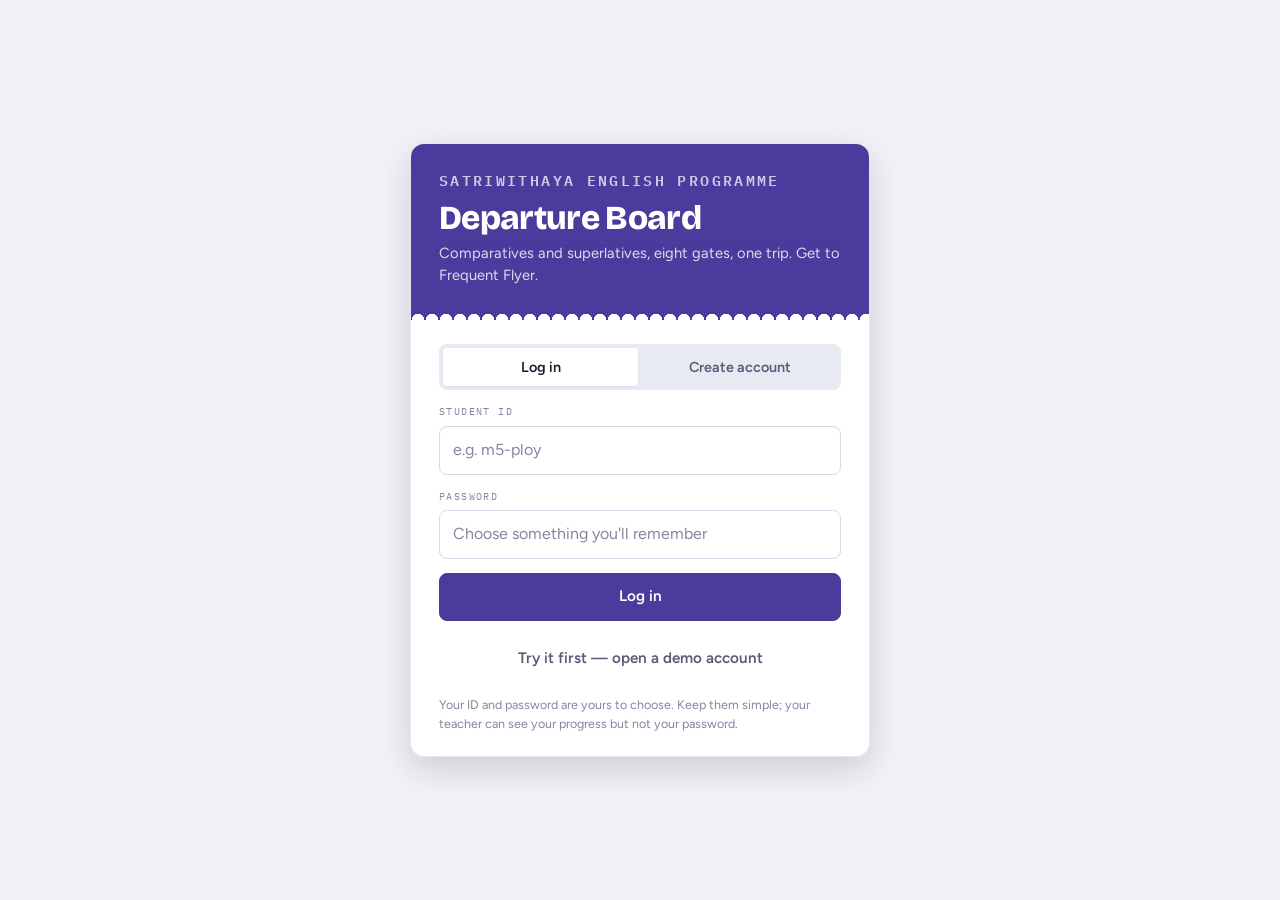
==== index.html @ 04972f78 "Add files via upload" ====
<!DOCTYPE html>
<html lang="en">
<head>
<meta charset="utf-8">
<meta name="viewport" content="width=device-width, initial-scale=1">
<title>Departure Board</title>
<link rel="preconnect" href="https://fonts.googleapis.com">
<link rel="preconnect" href="https://fonts.gstatic.com" crossorigin>
<link rel="stylesheet" href="https://fonts.googleapis.com/css2?family=Bricolage+Grotesque:opsz,wght@12..96,600;12..96,800&family=Figtree:wght@400;500;600;700&family=IBM+Plex+Mono:wght@400;600&display=swap">
<link rel="stylesheet" href="theme.css">
<style>
/* ======================= STUDENT CONSOLE ============================== */
.wrap{max-width:880px;margin:0 auto;padding-inline:16px}
.hidden{display:none!important}

/* ---------------------------------------------------------- login card */
#screen-login{min-height:100vh;display:flex;align-items:center;justify-content:center;padding:28px 16px}
.boarding{
  width:100%;max-width:460px;background:var(--surface);border-radius:var(--r-l);
  box-shadow:var(--shadow-l);overflow:hidden;border:1px solid var(--rule-soft);
}
.boarding-top{padding:26px var(--pad) 20px;background:var(--accent);color:var(--accent-ink)}
.boarding-top .kicker{color:var(--accent-ink);opacity:.72}
.boarding-top h1{font-size:2.1rem;line-height:1;margin:10px 0 8px;font-weight:800}
.boarding-top p{font-size:.92rem;opacity:.82;line-height:1.45}
.perf{height:14px;background:var(--accent);position:relative}
.perf::after{
  content:"";position:absolute;inset:auto 0 -7px;height:14px;
  background:radial-gradient(circle at 7px 7px, var(--surface) 6px, transparent 6.5px) repeat-x;
  background-size:14px 14px;
}
.boarding-body{padding:24px var(--pad) 22px;display:flex;flex-direction:column;gap:14px}
.tabs{display:flex;gap:4px;background:var(--surface-2);padding:4px;border-radius:var(--r-m)}
.tab{
  flex:1;padding:8px;border:none;background:transparent;border-radius:var(--r-s);
  font-weight:600;font-size:.9rem;color:var(--ink-2);cursor:pointer;
}
.tab.on{background:var(--surface);color:var(--ink);box-shadow:var(--shadow-s)}
.msg{font-size:.88rem;padding:10px 12px;border-radius:var(--r-m);line-height:1.45}
.msg.bad{background:var(--no-soft);color:var(--no)}
.msg.info{background:var(--surface-2);color:var(--ink-2)}
.tiny{font-size:.78rem;color:var(--ink-3);line-height:1.5}

/* ------------------------------------------------------ boarding header */
.bp{position:sticky;top:0;z-index:20;background:var(--ground);border-bottom:1px solid var(--rule)}
.bp-in{max-width:880px;margin:0 auto;padding:12px 16px;display:flex;align-items:center;gap:14px;flex-wrap:wrap}
.bp-id{display:flex;flex-direction:column;gap:1px;min-width:0;flex:1 1 150px}
.bp-name{font-family:var(--f-display);font-weight:700;font-size:1.02rem;line-height:1.15;overflow:hidden;text-overflow:ellipsis;white-space:nowrap}
.bp-rank{font-family:var(--f-mono);font-size:9.5px;letter-spacing:.13em;text-transform:uppercase;color:var(--accent)}
.gauge{flex:2 1 190px;display:flex;flex-direction:column;gap:4px;min-width:150px}
.gauge-top{display:flex;justify-content:space-between;align-items:baseline;font-family:var(--f-mono);font-size:9.5px;letter-spacing:.12em;text-transform:uppercase;color:var(--ink-3)}
.gauge-top b{font-size:12px;color:var(--ink);font-variant-numeric:tabular-nums}
.bar{height:7px;background:var(--surface-3);border-radius:99px;overflow:hidden}
.bar span{display:block;height:100%;background:var(--accent);border-radius:99px;transition:width .5s ease}
.bar.thin{height:5px}
.bar.gold span{background:var(--gold)}
.bp-stats{display:flex;gap:7px;flex:0 0 auto}
.chip{
  display:flex;flex-direction:column;align-items:center;gap:0;padding:5px 9px;border-radius:var(--r-m);
  background:var(--surface);border:1px solid var(--rule-soft);min-width:48px;
}
.chip b{font-family:var(--f-mono);font-size:13px;font-weight:600;font-variant-numeric:tabular-nums;line-height:1.2}
.chip span{font-family:var(--f-mono);font-size:8.5px;letter-spacing:.1em;text-transform:uppercase;color:var(--ink-3)}
.chip.streak b{color:var(--gold)}
.nav{display:flex;gap:2px;max-width:880px;margin:0 auto;padding:0 12px 8px;overflow-x:auto}
.nav button{
  border:none;background:transparent;padding:7px 11px;border-radius:var(--r-m);cursor:pointer;
  font-family:var(--f-mono);font-size:10px;font-weight:600;letter-spacing:.11em;text-transform:uppercase;
  color:var(--ink-3);white-space:nowrap;
}
.nav button.on{background:var(--accent-soft);color:var(--accent)}
.nav button:hover{color:var(--ink)}

/* ---------------------------------------------------------------- gates */
main{padding-block:22px 72px}
.sect-h{display:flex;align-items:baseline;justify-content:space-between;gap:12px;margin-bottom:14px;flex-wrap:wrap}
.sect-h h2{font-size:1.45rem}
.gates{display:flex;flex-direction:column;gap:0;position:relative}
.gates::before{content:"";position:absolute;left:21px;top:24px;bottom:24px;width:2px;background:var(--rule)}
.gate{position:relative;padding-left:52px;padding-bottom:10px}
.dot{
  position:absolute;left:13px;top:16px;width:18px;height:18px;border-radius:50%;
  background:var(--ground);border:2px solid var(--rule);z-index:1;
}
.gate.done .dot{background:var(--ok);border-color:var(--ok)}
.gate.open .dot{background:var(--accent);border-color:var(--accent);box-shadow:0 0 0 4px var(--accent-soft)}
.gate-card{
  width:100%;text-align:left;background:var(--surface);border:1px solid var(--rule-soft);
  border-radius:var(--r-l);box-shadow:var(--shadow-s);overflow:hidden;
}
.gate.locked .gate-card{opacity:.58}
.gate-head{
  width:100%;display:flex;gap:12px;align-items:flex-start;padding:15px 16px;
  background:none;border:none;cursor:pointer;text-align:left;
}
.gate.locked .gate-head{cursor:not-allowed}
.gate-meta{flex:1;min-width:0;display:flex;flex-direction:column;gap:5px}
.gate-line1{display:flex;align-items:center;gap:8px;flex-wrap:wrap}
.gate-n{font-family:var(--f-mono);font-size:10px;font-weight:600;letter-spacing:.1em;color:var(--ink-3)}
.gate-name{font-family:var(--f-display);font-weight:700;font-size:1.08rem;line-height:1.2}
.gate-blurb{font-size:.88rem;color:var(--ink-2);line-height:1.45}
.gate-prog{display:flex;align-items:center;gap:9px}
.gate-prog .bar{flex:1}
.gate-pct{font-family:var(--f-mono);font-size:10px;color:var(--ink-3);font-variant-numeric:tabular-nums}
.caret{flex:0 0 auto;color:var(--ink-3);font-size:1.1rem;padding-top:2px;transition:transform .18s}
.gate.exp .caret{transform:rotate(90deg)}
.gate-body{border-top:1px solid var(--rule-soft);padding:6px 8px 10px}
.lrow{
  display:flex;align-items:center;gap:11px;width:100%;text-align:left;padding:11px 10px;
  background:none;border:none;border-radius:var(--r-m);cursor:pointer;
}
.lrow:hover:not([disabled]){background:var(--surface-2)}
.lrow[disabled]{opacity:.5;cursor:not-allowed}
.lrow-tick{
  flex:0 0 auto;width:21px;height:21px;border-radius:50%;border:2px solid var(--rule);
  display:grid;place-items:center;font-size:11px;font-weight:700;color:var(--surface);
}
.lrow.done .lrow-tick{background:var(--ok);border-color:var(--ok)}
.lrow.done .lrow-tick::after{content:"✓"}
.lrow-txt{flex:1;min-width:0}
.lrow-name{display:block;font-weight:600;font-size:.95rem;line-height:1.3}
.lrow-sub{display:block;font-family:var(--f-mono);font-size:9.5px;letter-spacing:.1em;text-transform:uppercase;color:var(--ink-3);margin-top:2px}
.lrow-score{font-family:var(--f-mono);font-size:11px;color:var(--ink-2);font-variant-numeric:tabular-nums;flex:0 0 auto}
.lrow.chal{border-top:1px dashed var(--rule);margin-top:4px;border-radius:0 0 var(--r-m) var(--r-m)}
.lrow.chal .lrow-name{color:var(--gold)}

/* ---------------------------------------------------------------- play */
.play{max-width:660px;margin:0 auto}
.play-top{display:flex;align-items:center;gap:12px;margin-bottom:14px}
.play-top .bar{flex:1}
.qcount{font-family:var(--f-mono);font-size:10px;letter-spacing:.1em;color:var(--ink-3);font-variant-numeric:tabular-nums}
.theory{padding:var(--pad);display:flex;flex-direction:column;gap:14px}
.theory h3{font-size:1.35rem;line-height:1.15}
.theory .key{
  font-size:1.02rem;line-height:1.45;font-weight:600;border-left:3px solid var(--gold);
  padding-left:14px;color:var(--ink);
}
.theory .prose p{font-size:.97rem;line-height:1.6;color:var(--ink-2);margin-bottom:.75em}
.theory .prose p:last-child{margin-bottom:0}
.theory .prose em{font-style:italic;color:var(--ink)}
.theory .prose strong{color:var(--ink)}
.theory .prose u{text-decoration-color:var(--accent-line);text-underline-offset:3px}
.exlist{display:flex;flex-direction:column;gap:10px;background:var(--surface-2);padding:14px;border-radius:var(--r-m)}
.exlist .s{font-size:.98rem;font-style:italic}
.exlist .s s{opacity:.62}
.exlist .g{font-family:var(--f-mono);font-size:9.5px;letter-spacing:.08em;color:var(--ink-3);margin-top:3px;line-height:1.4}
.simple-btn{align-self:flex-start}
.qcard{padding:var(--pad);display:flex;flex-direction:column;gap:0}
.qtype{
  font-family:var(--f-mono);font-size:9.5px;letter-spacing:.15em;text-transform:uppercase;
  color:var(--accent);margin-bottom:12px;display:flex;justify-content:space-between;gap:10px;
}
.qtype .lv{color:var(--ink-3)}
#qhost{margin-bottom:16px}
.qfoot{display:flex;gap:10px;align-items:center;flex-wrap:wrap}
.qfoot .grow{flex:1}
#feedback{margin-bottom:14px}

/* --------------------------------------------------------- result panel */
.result{padding:var(--pad);text-align:center;display:flex;flex-direction:column;gap:16px;align-items:center}
.score-ring{
  width:124px;height:124px;border-radius:50%;display:grid;place-items:center;
  background:conic-gradient(var(--accent) calc(var(--p)*1%), var(--surface-3) 0);
}
.score-ring i{
  width:98px;height:98px;border-radius:50%;background:var(--surface);display:grid;place-items:center;
  font-family:var(--f-display);font-weight:800;font-size:1.9rem;font-style:normal;font-variant-numeric:tabular-nums;
}
.result h3{font-size:1.4rem}
.result p{color:var(--ink-2);font-size:.95rem;max-width:34rem}
.misslist{width:100%;text-align:left;display:flex;flex-direction:column;gap:8px;margin-top:4px}
.miss{background:var(--surface-2);border-radius:var(--r-m);padding:11px 13px;font-size:.9rem;line-height:1.45}
.miss b{display:block;font-family:var(--f-mono);font-size:9.5px;letter-spacing:.1em;text-transform:uppercase;color:var(--no);margin-bottom:4px}

/* -------------------------------------------------------------- passport */
.stamps{display:grid;grid-template-columns:repeat(auto-fill,minmax(96px,1fr));gap:10px}
.stamp{
  aspect-ratio:1;border-radius:var(--r-m);border:2px dashed var(--rule);
  display:flex;flex-direction:column;align-items:center;justify-content:center;gap:3px;
  text-align:center;padding:8px;color:var(--ink-3);
}
.stamp.got{border-style:solid;border-color:var(--accent);color:var(--accent);background:var(--accent-soft);transform:rotate(-2deg)}
.stamp b{font-family:var(--f-display);font-size:.8rem;line-height:1.1;font-weight:700}
.stamp span{font-family:var(--f-mono);font-size:8px;letter-spacing:.08em;text-transform:uppercase}
.badges{display:grid;grid-template-columns:1fr;gap:9px}
@media (min-width:620px){.badges{grid-template-columns:1fr 1fr}}
.badge{display:flex;gap:12px;align-items:flex-start;min-width:0;padding:13px 14px;border-radius:var(--r-m);background:var(--surface);border:1px solid var(--rule-soft)}
.badge.locked{opacity:.5}
.badge-i{
  flex:0 0 auto;width:34px;height:34px;border-radius:50%;display:grid;place-items:center;
  background:var(--surface-2);color:var(--ink-3);font-family:var(--f-mono);font-size:13px;font-weight:600;
}
.badge.got .badge-i{background:var(--gold-soft);color:var(--gold)}
.badge-n{display:block;font-weight:700;font-size:.95rem;font-family:var(--f-display);line-height:1.25}
.badge-p{display:block;font-size:.85rem;color:var(--ink-2);line-height:1.4}
.badge-h{display:block;font-family:var(--f-mono);font-size:9.5px;letter-spacing:.06em;color:var(--ink-3);margin-top:3px;line-height:1.4}

/* ---------------------------------------------------------------- misc */
.empty{padding:34px 20px;text-align:center;color:var(--ink-3);font-size:.93rem}
.toast{
  position:fixed;left:50%;bottom:22px;transform:translateX(-50%);z-index:60;
  background:var(--ink);color:var(--ground);padding:11px 18px;border-radius:99px;
  font-size:.9rem;font-weight:600;box-shadow:var(--shadow-l);max-width:90vw;
}
.modal{position:fixed;inset:0;z-index:80;display:grid;place-items:center;background:rgba(10,11,22,.62);padding:20px}
.modal-card{
  background:var(--surface);border-radius:var(--r-l);padding:28px var(--pad);max-width:400px;width:100%;
  text-align:center;box-shadow:var(--shadow-l);display:flex;flex-direction:column;gap:12px;align-items:center;
}
.modal-card .seal{
  width:74px;height:74px;border-radius:50%;background:var(--gold-soft);color:var(--gold);
  display:grid;place-items:center;font-family:var(--f-mono);font-size:22px;font-weight:600;
  border:2px solid var(--gold);transform:rotate(-6deg);
}
.modebar{
  max-width:880px;margin:10px auto 0;padding:9px 14px;border-radius:var(--r-m);
  background:var(--gold-soft);color:var(--gold);font-size:.82rem;line-height:1.45;
  display:flex;gap:10px;align-items:center;justify-content:space-between;flex-wrap:wrap;
}
.modebar b{font-family:var(--f-mono);font-size:9.5px;letter-spacing:.12em;text-transform:uppercase}
.settings{display:flex;flex-direction:column;gap:14px;padding:var(--pad)}
.settings .row{display:flex;gap:10px;align-items:flex-end;flex-wrap:wrap}
.settings .row .field{flex:1;min-width:200px}
</style>
</head>
<body>

<!-- ===================== LOGIN ===================== -->
<div id="screen-login">
  <div class="boarding">
    <div class="boarding-top">
      <p class="kicker">Satriwithaya English Programme</p>
      <h1>Departure Board</h1>
      <p>Comparatives and superlatives, eight gates, one trip. Get to Frequent Flyer.</p>
    </div>
    <div class="perf"></div>
    <div class="boarding-body">
      <div class="tabs" role="tablist">
        <button class="tab on" id="tab-in" role="tab">Log in</button>
        <button class="tab" id="tab-new" role="tab">Create account</button>
      </div>
      <div class="field">
        <label for="f-id">Student ID</label>
        <input type="text" id="f-id" autocomplete="username" placeholder="e.g. m5-ploy" spellcheck="false">
      </div>
      <div class="field hidden" id="wrap-name">
        <label for="f-name">Your name</label>
        <input type="text" id="f-name" autocomplete="name" placeholder="How your teacher will see you">
      </div>
      <div class="field">
        <label for="f-pw">Password</label>
        <input type="password" id="f-pw" autocomplete="current-password" placeholder="Choose something you'll remember">
      </div>
      <div id="login-msg" class="msg info hidden"></div>
      <button class="btn primary wide" id="btn-go">Log in</button>
      <button class="btn ghost wide" id="btn-demo">Try it first — open a demo account</button>
      <p class="tiny">Your ID and password are yours to choose. Keep them simple; your teacher can see your progress but not your password.</p>
    </div>
  </div>
</div>

<!-- ===================== APP ===================== -->
<div id="screen-app" class="hidden">
  <header class="bp">
    <div class="bp-in">
      <div class="bp-id">
        <span class="bp-name" id="hdr-name">—</span>
        <span class="bp-rank" id="hdr-rank">—</span>
      </div>
      <div class="gauge">
        <div class="gauge-top"><span>Trip readiness</span><b id="hdr-ready">0%</b></div>
        <div class="bar"><span id="hdr-bar" style="width:0%"></span></div>
      </div>
      <div class="bp-stats">
        <div class="chip streak"><b id="hdr-streak">0</b><span>Streak</span></div>
        <div class="chip"><b id="hdr-xp">0</b><span>XP</span></div>
      </div>
    </div>
    <nav class="nav">
      <button data-view="map" class="on">Roadmap</button>
      <button data-view="review">Standby<span id="nav-review"></span></button>
      <button data-view="pass">Passport</button>
      <button data-view="test">Level check<span id="nav-test"></span></button>
      <button data-view="settings">Settings</button>
      <button id="btn-out">Log out</button>
    </nav>
  </header>

  <div id="modebar-slot"></div>

  <main class="wrap">
    <section id="view-map"></section>
    <section id="view-play" class="hidden"></section>
    <section id="view-review" class="hidden"></section>
    <section id="view-pass" class="hidden"></section>
    <section id="view-test" class="hidden"></section>
    <section id="view-settings" class="hidden"></section>
  </main>
</div>

<div id="toast-slot"></div>
<div id="modal-slot"></div>

<!-- ===================================================================
     CLASS SERVER — the Apps Script Web App this console talks to.
     Change this one line if you redeploy the script to a new URL.
     A student who saves a different address under Settings overrides it
     on their own device only.
     =================================================================== -->
<script>window.DB_API_URL = 'https://script.google.com/macros/s/AKfycbyFjTVQfIvo4EHrLG-zXOSF7ap-8NLXPacvtFq33Q-5EdkJMfHiz6U-xvAAok31HHSJ/exec';</script>

<script src="content.js"></script>
<script src="engine.js"></script>
<script src="api.js"></script>
<script src="student.js"></script>
</body>
</html>
---- theme.css ----
/* ===========================================================================
   DEPARTURE BOARD — theme.css
   Shared tokens and components for the student and teacher consoles.
   Three theme states: bare :root (light), prefers-color-scheme, [data-theme].
   =========================================================================== */

:root{
  --ground:#F1F2F7;
  --surface:#FFFFFF;
  --surface-2:#E8EAF3;
  --surface-3:#DDE1EE;
  --ink:#191B2E;
  --ink-2:#575B78;
  --ink-3:#82879F;
  --rule:#D6D9E7;
  --rule-soft:#E5E8F1;
  --accent:#4B3B9C;
  --accent-ink:#FFFFFF;
  --accent-soft:rgba(75,59,156,.10);
  --accent-line:rgba(75,59,156,.32);
  --gold:#9A6206;
  --gold-soft:rgba(154,98,6,.13);
  --ok:#1B7350;
  --ok-soft:rgba(27,115,80,.11);
  --no:#B33E24;
  --no-soft:rgba(179,62,36,.10);
  --shadow-s:0 1px 2px rgba(25,27,46,.07);
  --shadow-m:0 2px 10px rgba(25,27,46,.09);
  --shadow-l:0 12px 32px rgba(25,27,46,.16);

  --f-display:"Bricolage Grotesque","Figtree","Helvetica Neue",Arial,sans-serif;
  --f-ui:"Figtree","Helvetica Neue",Arial,sans-serif;
  --f-mono:"IBM Plex Mono","SFMono-Regular",Consolas,monospace;

  --r-s:4px; --r-m:8px; --r-l:14px;
  --pad:clamp(16px,4vw,28px);
}
@media (prefers-color-scheme: dark){
  :root:not([data-theme="light"]){
    --ground:#0E0F1A;
    --surface:#171A2A;
    --surface-2:#1E2234;
    --surface-3:#262B40;
    --ink:#E6E8F2;
    --ink-2:#9EA3BC;
    --ink-3:#787E99;
    --rule:#2A2F45;
    --rule-soft:#212639;
    --accent:#9A8CF0;
    --accent-ink:#14162A;
    --accent-soft:rgba(154,140,240,.15);
    --accent-line:rgba(154,140,240,.42);
    --gold:#E5AE4A;
    --gold-soft:rgba(229,174,74,.15);
    --ok:#4FBE8B;
    --ok-soft:rgba(79,190,139,.14);
    --no:#F07A5E;
    --no-soft:rgba(240,122,94,.14);
    --shadow-s:0 1px 2px rgba(0,0,0,.4);
    --shadow-m:0 2px 10px rgba(0,0,0,.45);
    --shadow-l:0 12px 32px rgba(0,0,0,.55);
  }
}
:root[data-theme="dark"]{
  --ground:#0E0F1A; --surface:#171A2A; --surface-2:#1E2234; --surface-3:#262B40;
  --ink:#E6E8F2; --ink-2:#9EA3BC; --ink-3:#787E99; --rule:#2A2F45; --rule-soft:#212639;
  --accent:#9A8CF0; --accent-ink:#14162A; --accent-soft:rgba(154,140,240,.15); --accent-line:rgba(154,140,240,.42);
  --gold:#E5AE4A; --gold-soft:rgba(229,174,74,.15);
  --ok:#4FBE8B; --ok-soft:rgba(79,190,139,.14);
  --no:#F07A5E; --no-soft:rgba(240,122,94,.14);
  --shadow-s:0 1px 2px rgba(0,0,0,.4); --shadow-m:0 2px 10px rgba(0,0,0,.45); --shadow-l:0 12px 32px rgba(0,0,0,.55);
}

*{box-sizing:border-box}
html{-webkit-text-size-adjust:100%}
body{
  margin:0; background:var(--ground); color:var(--ink);
  font-family:var(--f-ui); font-size:16px; line-height:1.55;
  -webkit-font-smoothing:antialiased;
}
h1,h2,h3,h4{font-family:var(--f-display);letter-spacing:-.02em;text-wrap:balance;margin:0}
p{margin:0}
button{font:inherit;color:inherit}
a{color:var(--accent)}
:focus-visible{outline:2px solid var(--accent);outline-offset:2px;border-radius:var(--r-s)}
.num{font-variant-numeric:tabular-nums}

/* ---------------------------------------------------------------- labels */
.kicker{
  font-family:var(--f-mono);font-size:10px;font-weight:600;letter-spacing:.16em;
  text-transform:uppercase;color:var(--ink-3);
}
.pill{
  display:inline-flex;align-items:center;gap:6px;
  font-family:var(--f-mono);font-size:10px;font-weight:600;letter-spacing:.1em;
  text-transform:uppercase;padding:3px 8px;border-radius:999px;
  background:var(--surface-2);color:var(--ink-2);white-space:nowrap;
}
.pill.on{background:var(--accent-soft);color:var(--accent)}
.pill.good{background:var(--ok-soft);color:var(--ok)}
.pill.bad{background:var(--no-soft);color:var(--no)}
.pill.gold{background:var(--gold-soft);color:var(--gold)}

/* --------------------------------------------------------------- buttons */
.btn{
  display:inline-flex;align-items:center;justify-content:center;gap:8px;
  padding:11px 18px;border-radius:var(--r-m);border:1px solid var(--rule);
  background:var(--surface);color:var(--ink);font-weight:600;font-size:.95rem;
  cursor:pointer;transition:background .13s,border-color .13s,transform .08s;
}
.btn:hover{background:var(--surface-2)}
.btn:active{transform:translateY(1px)}
.btn[disabled]{opacity:.45;cursor:not-allowed}
.btn.primary{background:var(--accent);border-color:var(--accent);color:var(--accent-ink)}
.btn.primary:hover{filter:brightness(1.08)}
.btn.ghost{background:transparent;border-color:transparent;color:var(--ink-2)}
.btn.ghost:hover{background:var(--surface-2);color:var(--ink)}
.btn.sm{padding:7px 12px;font-size:.85rem}
.btn.wide{width:100%}

/* --------------------------------------------------------------- inputs */
.field{display:flex;flex-direction:column;gap:6px}
.field label{font-family:var(--f-mono);font-size:10px;letter-spacing:.14em;text-transform:uppercase;color:var(--ink-3)}
input[type=text],input[type=password],select,textarea{
  font:inherit;padding:11px 13px;border-radius:var(--r-m);
  border:1px solid var(--rule);background:var(--surface);color:var(--ink);width:100%;
}
input::placeholder{color:var(--ink-3)}

/* ----------------------------------------------------------------- cards */
.card{
  background:var(--surface);border:1px solid var(--rule-soft);
  border-radius:var(--r-l);box-shadow:var(--shadow-s);
}

/* ------------------------------------------------------- item components */
.given{
  display:flex;gap:12px;align-items:flex-start;
  background:var(--surface-2);border-radius:var(--r-m);padding:12px 14px;margin-bottom:14px;
}
.given-k{
  font-family:var(--f-mono);font-size:9px;letter-spacing:.16em;text-transform:uppercase;
  color:var(--ink-3);padding-top:5px;flex:0 0 auto;
}
.given-t{font-size:1.02rem;font-style:italic}
.stem{font-size:1.08rem;line-height:1.45;margin:0 0 16px 0;font-weight:500}
.shop-head{
  font-family:var(--f-mono);font-size:10px;letter-spacing:.14em;text-transform:uppercase;
  color:var(--gold);margin-bottom:10px;
}

.dialogue{display:flex;flex-direction:column;gap:9px;margin-bottom:16px}
.dline{display:flex;gap:12px;align-items:flex-start}
.dline .who{
  font-family:var(--f-mono);font-size:11px;font-weight:600;color:var(--accent);
  flex:0 0 76px;text-align:right;padding-top:3px;
}
.dline .said{font-size:1rem;line-height:1.45}
.blank{
  display:inline-block;min-width:54px;text-align:center;border-bottom:2px solid var(--accent-line);
  color:var(--accent);font-weight:700;
}

.tbl-scroll{overflow-x:auto;margin-bottom:16px;border-radius:var(--r-m);border:1px solid var(--rule)}
.tbl{border-collapse:collapse;width:100%;min-width:360px;font-size:.92rem}
.tbl th{
  font-family:var(--f-mono);font-size:9.5px;letter-spacing:.13em;text-transform:uppercase;
  color:var(--ink-3);text-align:left;padding:9px 14px;background:var(--surface-2);white-space:nowrap;
}
.tbl td{padding:9px 14px;border-top:1px solid var(--rule-soft);white-space:nowrap}
.tbl td.num{font-variant-numeric:tabular-nums}

.opts{display:flex;flex-direction:column;gap:8px}
.opt{
  display:flex;gap:12px;align-items:flex-start;text-align:left;width:100%;
  padding:12px 14px;border:1px solid var(--rule);border-radius:var(--r-m);
  background:var(--surface);cursor:pointer;transition:border-color .12s,background .12s;
}
.opt:hover:not([disabled]){border-color:var(--accent-line);background:var(--accent-soft)}
.opt-k{
  font-family:var(--f-mono);font-size:11px;font-weight:600;color:var(--ink-3);
  flex:0 0 auto;padding-top:3px;width:14px;
}
.opt-t{font-size:.98rem;line-height:1.4}
.opt.sel{border-color:var(--accent);background:var(--accent-soft);box-shadow:inset 0 0 0 1px var(--accent)}
.opt.sel .opt-k{color:var(--accent)}
.opt.right{border-color:var(--ok);background:var(--ok-soft)}
.opt.right .opt-k{color:var(--ok)}
.opt.wrong{border-color:var(--no);background:var(--no-soft)}
.opt.wrong .opt-k{color:var(--no)}
.opt[disabled]{cursor:default;opacity:1}

.shelf{display:grid;grid-template-columns:1fr;gap:8px}
@media (min-width:560px){.shelf{grid-template-columns:1fr 1fr}}
.goods{
  display:grid;grid-template-columns:1fr auto;gap:2px 10px;text-align:left;
  padding:12px 14px;border:1px solid var(--rule);border-radius:var(--r-m);
  background:var(--surface);cursor:pointer;
}
.goods:hover:not([disabled]){border-color:var(--accent-line)}
.goods-n{font-weight:600;font-size:.95rem}
.goods-p{font-family:var(--f-mono);font-size:.9rem;font-variant-numeric:tabular-nums;color:var(--ink)}
.goods-x{grid-column:1/-1;font-size:.82rem;color:var(--ink-3)}
.goods.sel{border-color:var(--accent);background:var(--accent-soft);box-shadow:inset 0 0 0 1px var(--accent)}
.goods.right{border-color:var(--ok);background:var(--ok-soft)}
.goods.wrong{border-color:var(--no);background:var(--no-soft)}

.tokens{display:flex;flex-wrap:wrap;gap:5px;line-height:2}
.tok{
  padding:6px 9px;border:1px solid transparent;border-radius:var(--r-s);
  background:var(--surface-2);cursor:pointer;font-size:1rem;
}
.tok:hover:not([disabled]){border-color:var(--accent-line)}
.tok.sel{background:var(--accent-soft);border-color:var(--accent);color:var(--accent);font-weight:600}
.tok.right{background:var(--ok-soft);border-color:var(--ok);color:var(--ok);font-weight:600}
.tok.wrong{background:var(--no-soft);border-color:var(--no);color:var(--no);text-decoration:line-through}
.fixnote{
  margin-top:12px;font-family:var(--f-mono);font-size:.82rem;color:var(--ink-2);
  background:var(--surface-2);padding:9px 12px;border-radius:var(--r-m);
}

.slot,.rank-slot{
  min-height:58px;display:flex;flex-wrap:wrap;gap:6px;align-items:center;
  padding:12px;border-radius:var(--r-m);border:1px dashed var(--rule);
  background:var(--surface-2);margin-bottom:12px;
}
.rank-slot{flex-direction:column;align-items:stretch}
.slot-hint{color:var(--ink-3);font-size:.88rem;font-family:var(--f-mono)}
.tiles{display:flex;flex-wrap:wrap;gap:6px}
.tile{
  padding:8px 12px;border:1px solid var(--rule);border-radius:var(--r-s);
  background:var(--surface);cursor:pointer;font-size:.98rem;
}
.tile:hover:not([disabled]){border-color:var(--accent-line)}
.tile.in{background:var(--accent-soft);border-color:var(--accent-line);color:var(--accent);font-weight:600}
.tile.used{opacity:.25;cursor:default}
.rank-pool{display:flex;flex-direction:column;gap:6px}
.rank{
  display:flex;gap:10px;align-items:center;text-align:left;padding:10px 13px;
  border:1px solid var(--rule);border-radius:var(--r-m);background:var(--surface);cursor:pointer;font-size:.95rem;
}
.rank.in{background:var(--accent-soft);border-color:var(--accent-line)}
.rank.used{opacity:.25;cursor:default}
.rank.right{border-color:var(--ok);background:var(--ok-soft)}
.rank.wrong{border-color:var(--no);background:var(--no-soft)}
.rank-n{
  font-family:var(--f-mono);font-size:11px;font-weight:700;color:var(--accent);
  width:18px;flex:0 0 auto;
}

/* -------------------------------------------------------------- feedback */
.verdict{border-radius:var(--r-m);padding:14px 16px;display:flex;flex-direction:column;gap:8px}
.verdict.ok{background:var(--ok-soft);border:1px solid var(--ok)}
.verdict.no{background:var(--no-soft);border:1px solid var(--no)}
.verdict-h{display:flex;align-items:center;gap:9px;font-family:var(--f-display);font-weight:700;font-size:1.02rem}
.verdict.ok .verdict-h{color:var(--ok)}
.verdict.no .verdict-h{color:var(--no)}
.verdict-w{font-size:.94rem;line-height:1.5;color:var(--ink-2)}
.verdict-w em{font-style:italic;color:var(--ink)}
.verdict-w strong{color:var(--ink)}
.verdict-exp{font-size:.88rem;font-family:var(--f-mono);color:var(--ink-2)}

@media (prefers-reduced-motion:reduce){*{animation:none!important;transition:none!important}}
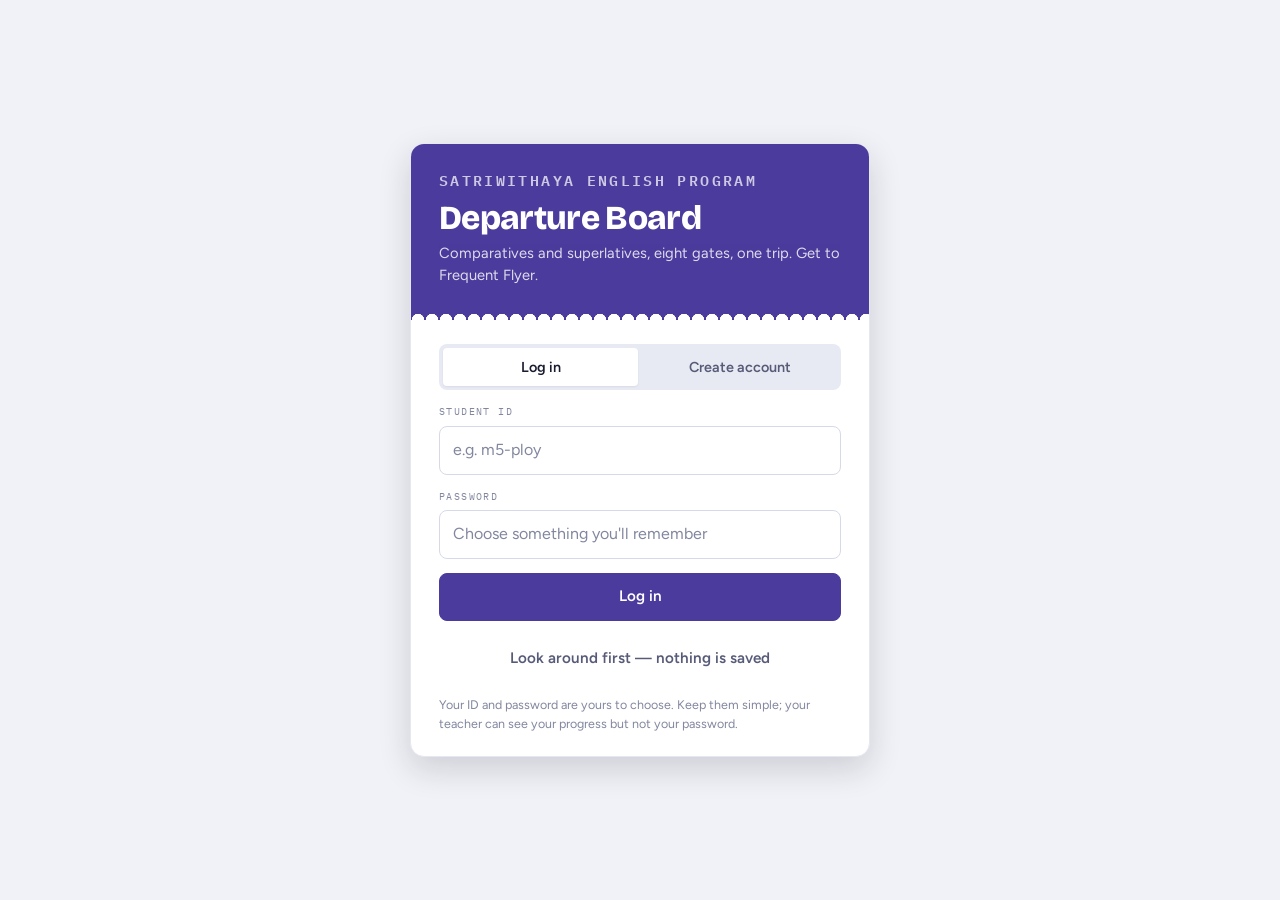
==== commit 2b7df85b: "Add files via upload" ====
--- a/index.html
+++ b/index.html
@@ -221,6 +221,112 @@
 .settings{display:flex;flex-direction:column;gap:14px;padding:var(--pad)}
 .settings .row{display:flex;gap:10px;align-items:flex-end;flex-wrap:wrap}
 .settings .row .field{flex:1;min-width:200px}
+
+/* ------------------------------------------------------------- artwork */
+.artband{
+  margin:calc(-1 * var(--pad)) calc(-1 * var(--pad)) 18px;
+  height:88px;overflow:hidden;border-radius:var(--r-l) var(--r-l) 0 0;
+  background:var(--accent-soft);
+}
+.artband.dark{background:var(--ink)}
+.artband svg.art{display:block;width:100%;height:100%}
+.card.theory > .artband:first-child{margin-bottom:8px}
+#qhost > .artband{margin-top:0;height:76px;border-radius:var(--r-m);margin-inline:0}
+.gate-art{
+  flex:0 0 auto;width:86px;height:28px;border-radius:var(--r-s);overflow:hidden;
+  margin:0;background:var(--accent-soft);
+}
+.gate-art.dark{background:var(--ink)}
+.gate-art svg{display:block;width:100%;height:100%}
+@media (max-width:560px){.gate-art{display:none}}
+.sort-done{
+  font-family:var(--f-mono);font-size:9.5px;letter-spacing:.1em;text-transform:uppercase;
+  color:var(--accent);
+}
+
+/* ------------------------------------------------- two-box sorting item */
+.sort-pool{
+  display:flex;flex-wrap:wrap;gap:7px;justify-content:center;
+  padding:14px 12px;border-radius:var(--r-m);background:var(--surface-2);
+  margin-bottom:14px;min-height:56px;align-items:center;transition:opacity .2s;
+}
+.sort-pool.spent{opacity:.35}
+.chip-i{
+  padding:8px 13px;border:1px solid var(--rule);border-radius:99px;background:var(--surface);
+  cursor:pointer;font-size:.95rem;font-weight:500;transition:transform .12s,border-color .12s;
+}
+.chip-i:hover:not([disabled]){border-color:var(--accent-line)}
+.chip-i.armed{
+  border-color:var(--accent);background:var(--accent);color:var(--accent-ink);
+  transform:translateY(-2px) scale(1.04);box-shadow:var(--shadow-m);
+}
+.chip-i.gone{visibility:hidden;pointer-events:none}
+.chip-i.in{background:var(--surface);border-color:var(--accent-line)}
+.chip-i.right{background:var(--ok-soft);border-color:var(--ok);color:var(--ok);font-weight:600}
+.chip-i.wrong{background:var(--no-soft);border-color:var(--no);color:var(--no);text-decoration:line-through}
+.sort-bins{display:grid;grid-template-columns:1fr;gap:10px}
+@media (min-width:520px){.sort-bins{grid-template-columns:repeat(var(--cols,2),1fr)}}
+.sort-bin{
+  border:2px dashed var(--rule);border-radius:var(--r-m);padding:11px;cursor:default;
+  display:flex;flex-direction:column;gap:9px;min-height:118px;transition:border-color .15s,background .15s;
+}
+.sort-bin.ready{border-color:var(--accent-line);background:var(--accent-soft);cursor:pointer}
+.sort-bin.ready:hover{border-color:var(--accent)}
+.sort-h b{display:block;font-family:var(--f-display);font-weight:700;font-size:1rem}
+.sort-h span{
+  display:block;font-family:var(--f-mono);font-size:9px;letter-spacing:.1em;
+  text-transform:uppercase;color:var(--ink-3);margin-top:2px;
+}
+.sort-drop{display:flex;flex-wrap:wrap;gap:6px;align-content:flex-start;flex:1}
+.sort-empty{font-family:var(--f-mono);font-size:9.5px;letter-spacing:.06em;color:var(--ink-3);align-self:center;margin:0 auto}
+
+/* --------------------------------------------------------- time bonus */
+.timer{position:relative;width:38px;height:38px;flex:0 0 auto}
+.timer svg{transform:rotate(-90deg);display:block}
+.timer .track{stroke:var(--surface-3)}
+.timer .run{stroke:var(--gold);transition:stroke-dashoffset .1s linear,stroke .2s}
+.timer.cold .run{stroke:var(--ink-3);opacity:.4}
+.timer b{
+  position:absolute;inset:0;display:grid;place-items:center;
+  font-family:var(--f-mono);font-size:12px;font-weight:600;color:var(--gold);font-variant-numeric:tabular-nums;
+}
+.timer.cold b{color:var(--ink-3);font-size:9px;letter-spacing:.04em}
+.combo{
+  display:inline-flex;align-items:center;gap:5px;padding:4px 9px;border-radius:99px;
+  background:var(--gold-soft);color:var(--gold);font-family:var(--f-mono);font-size:10px;
+  font-weight:600;letter-spacing:.08em;white-space:nowrap;
+}
+.xpfloat{
+  position:absolute;right:0;top:-6px;font-family:var(--f-display);font-weight:800;font-size:1.15rem;
+  color:var(--gold);pointer-events:none;animation:rise 1.1s ease-out forwards;
+}
+.xpfloat.plain{color:var(--accent)}
+@keyframes rise{
+  0%{opacity:0;transform:translateY(6px) scale(.9)}
+  22%{opacity:1;transform:translateY(-4px) scale(1.06)}
+  100%{opacity:0;transform:translateY(-30px) scale(1)}
+}
+.qfoot{position:relative}
+.bonus-note{
+  font-family:var(--f-mono);font-size:9.5px;letter-spacing:.1em;text-transform:uppercase;
+  color:var(--gold);display:inline-flex;align-items:center;gap:5px;
+}
+.verdict.ok{animation:pop .28s ease-out}
+@keyframes pop{0%{transform:scale(.985)}60%{transform:scale(1.008)}100%{transform:scale(1)}}
+
+/* ------------------------------------------------------------ offline */
+.offline{
+  max-width:880px;margin:10px auto 0;padding:9px 14px;border-radius:var(--r-m);
+  background:var(--no-soft);color:var(--no);font-size:.82rem;line-height:1.45;
+  display:flex;gap:10px;align-items:center;
+}
+.offline b{font-family:var(--f-mono);font-size:9.5px;letter-spacing:.12em;text-transform:uppercase}
+.signout{padding:6px 11px;font-size:.8rem}
+
+/* ------------------------------------------------------- rank-up flair */
+.stamp.got{animation:stampin .4s cubic-bezier(.2,1.6,.4,1)}
+@keyframes stampin{0%{transform:rotate(-14deg) scale(1.5);opacity:0}100%{transform:rotate(-2deg) scale(1);opacity:1}}
+.modal-card .seal{animation:stampin .45s cubic-bezier(.2,1.6,.4,1)}
 </style>
 </head>
 <body>
@@ -229,7 +335,7 @@
 <div id="screen-login">
   <div class="boarding">
     <div class="boarding-top">
-      <p class="kicker">Satriwithaya English Programme</p>
+      <p class="kicker">Satriwithaya English Program</p>
       <h1>Departure Board</h1>
       <p>Comparatives and superlatives, eight gates, one trip. Get to Frequent Flyer.</p>
     </div>
@@ -253,7 +359,7 @@
       </div>
       <div id="login-msg" class="msg info hidden"></div>
       <button class="btn primary wide" id="btn-go">Log in</button>
-      <button class="btn ghost wide" id="btn-demo">Try it first — open a demo account</button>
+      <button class="btn ghost wide" id="btn-demo">Look around first — nothing is saved</button>
       <p class="tiny">Your ID and password are yours to choose. Keep them simple; your teacher can see your progress but not your password.</p>
     </div>
   </div>
@@ -274,6 +380,7 @@
       <div class="bp-stats">
         <div class="chip streak"><b id="hdr-streak">0</b><span>Streak</span></div>
         <div class="chip"><b id="hdr-xp">0</b><span>XP</span></div>
+        <button class="btn sm signout" id="btn-out" title="Log out">Log out</button>
       </div>
     </div>
     <nav class="nav">
@@ -282,7 +389,6 @@
       <button data-view="pass">Passport</button>
       <button data-view="test">Level check<span id="nav-test"></span></button>
       <button data-view="settings">Settings</button>
-      <button id="btn-out">Log out</button>
     </nav>
   </header>
 
